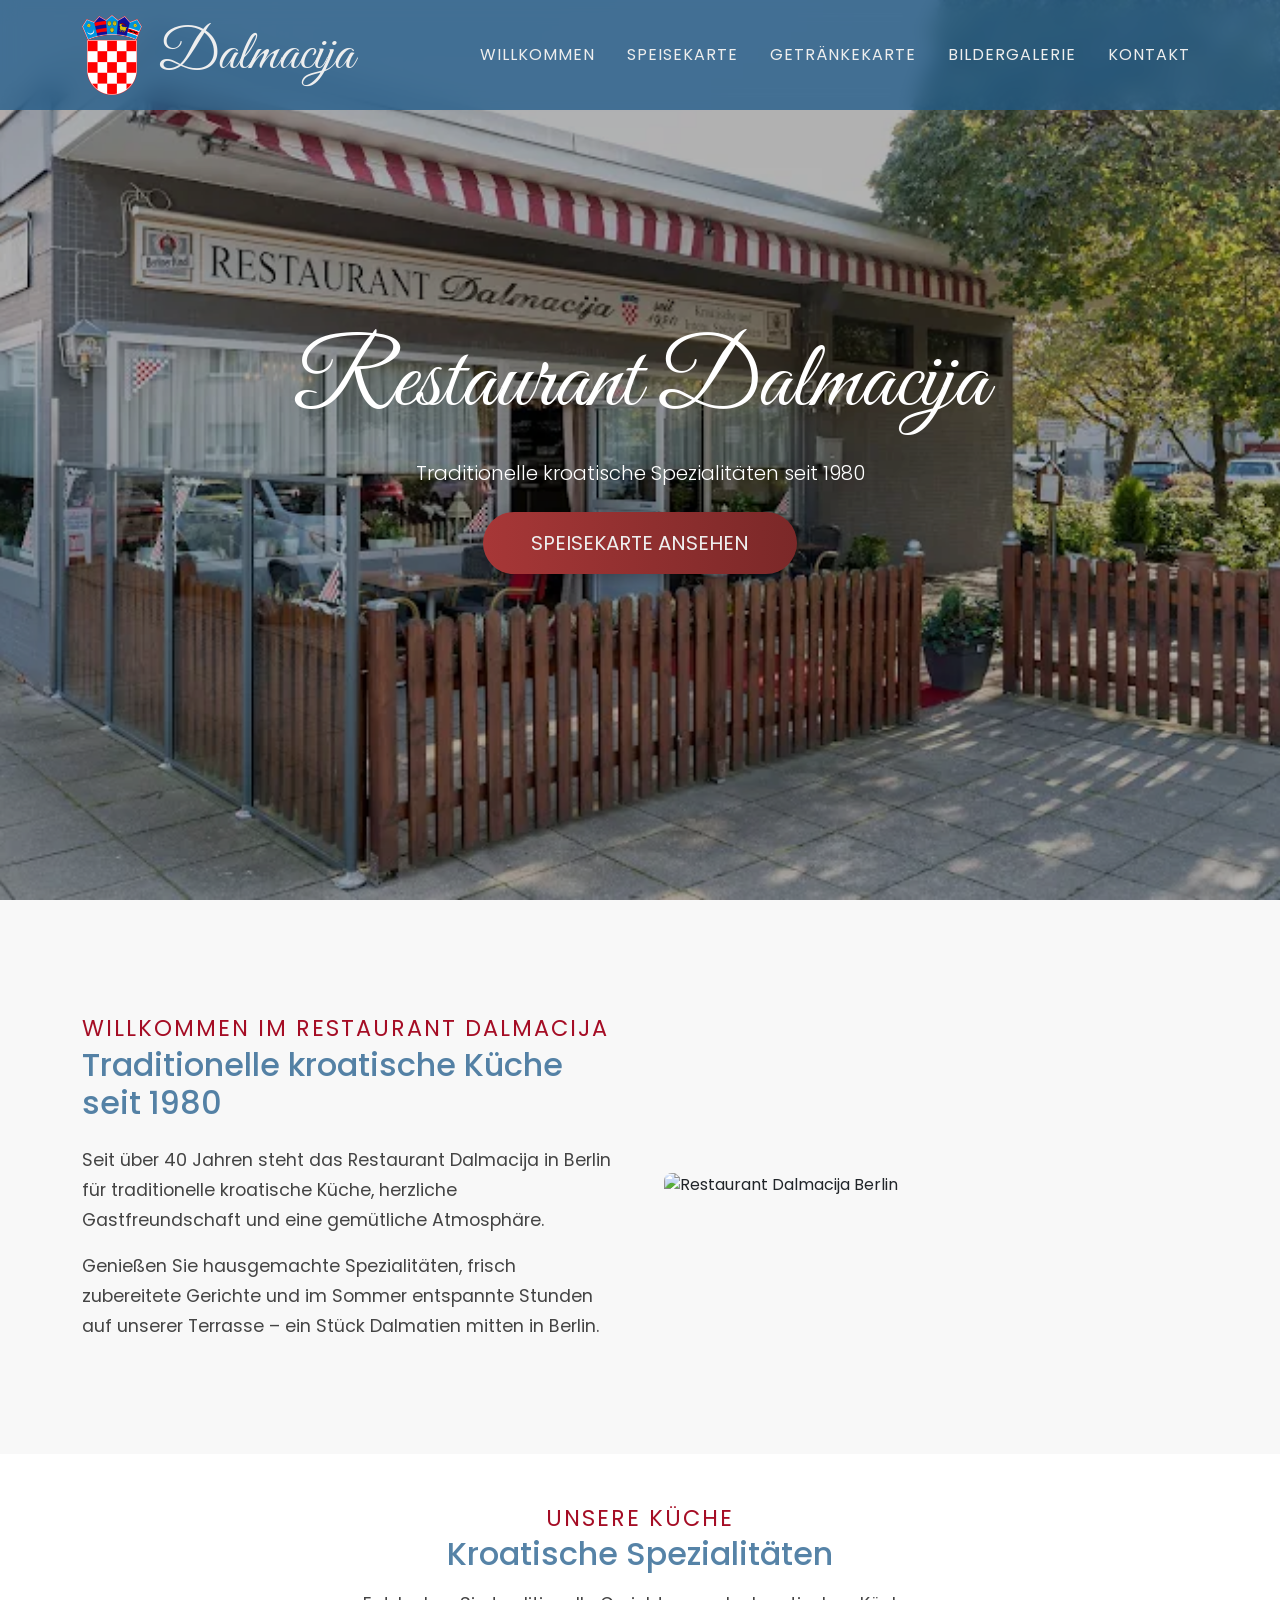
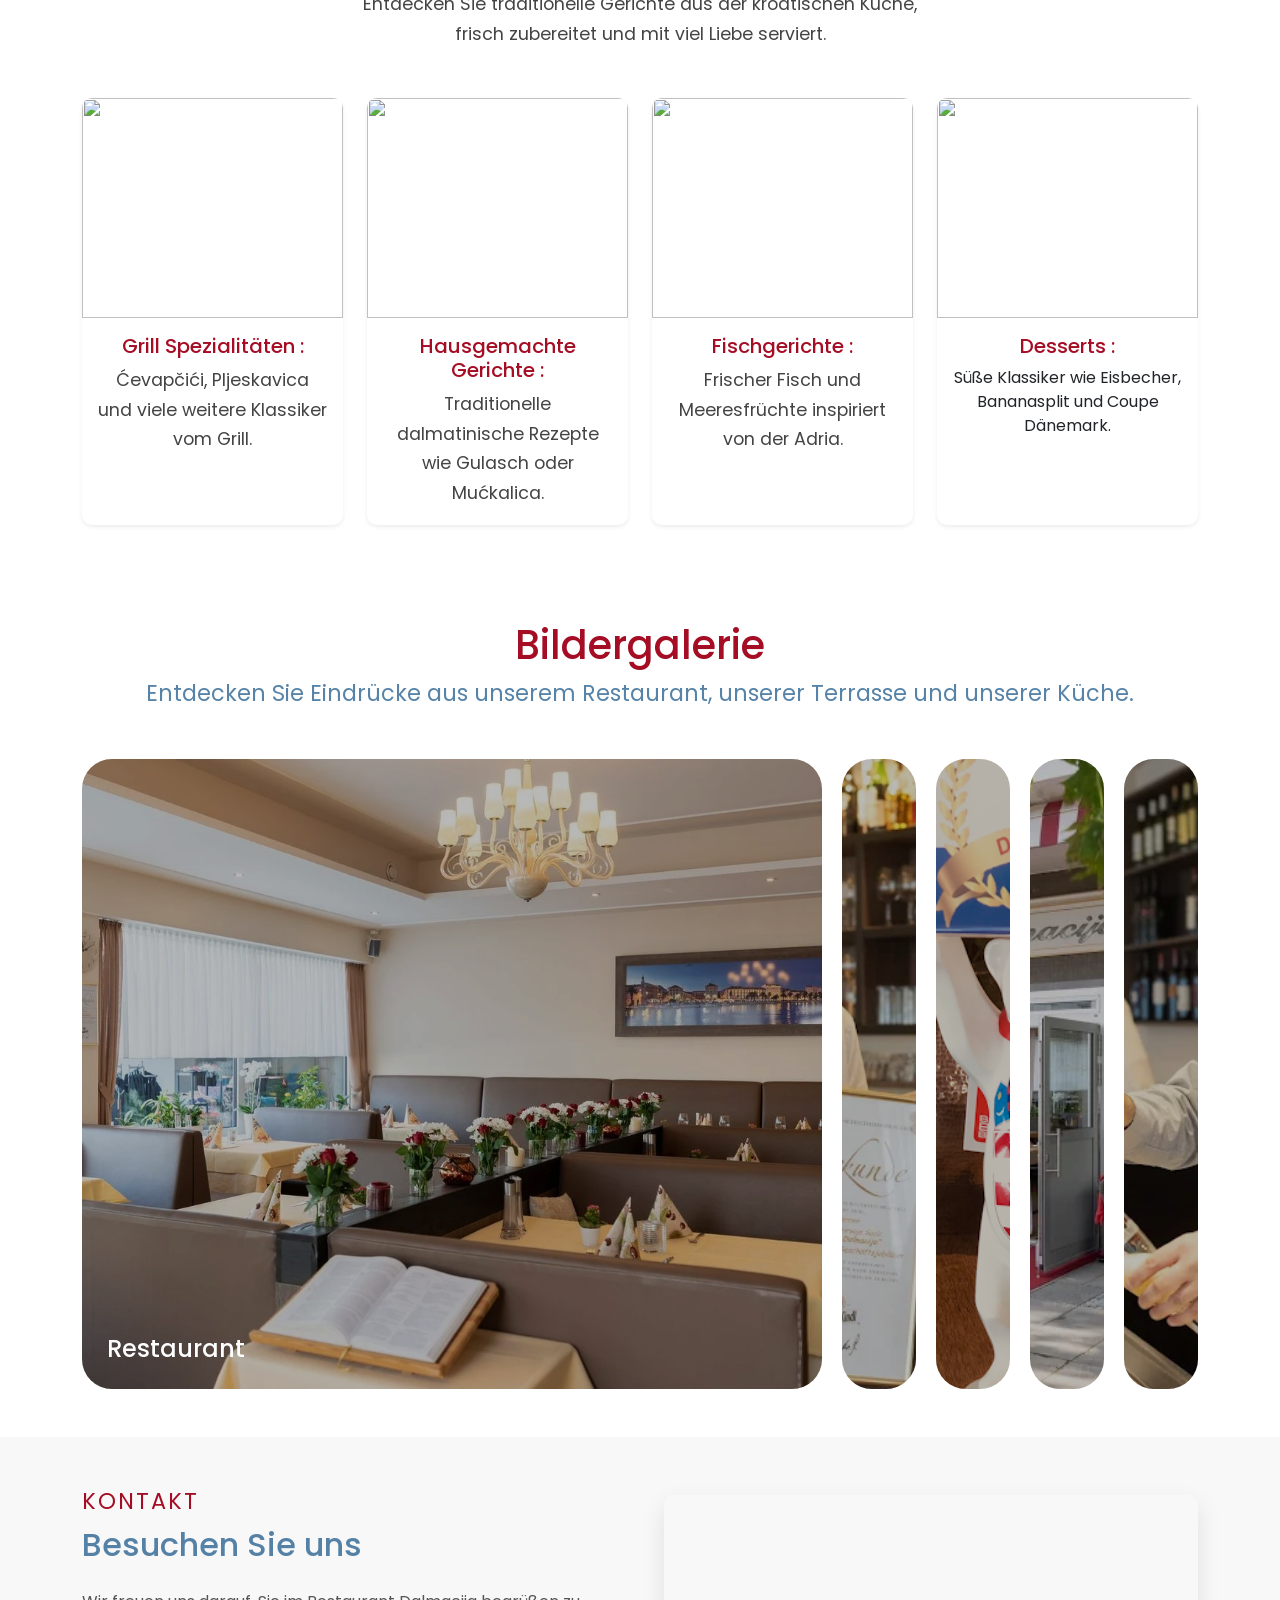
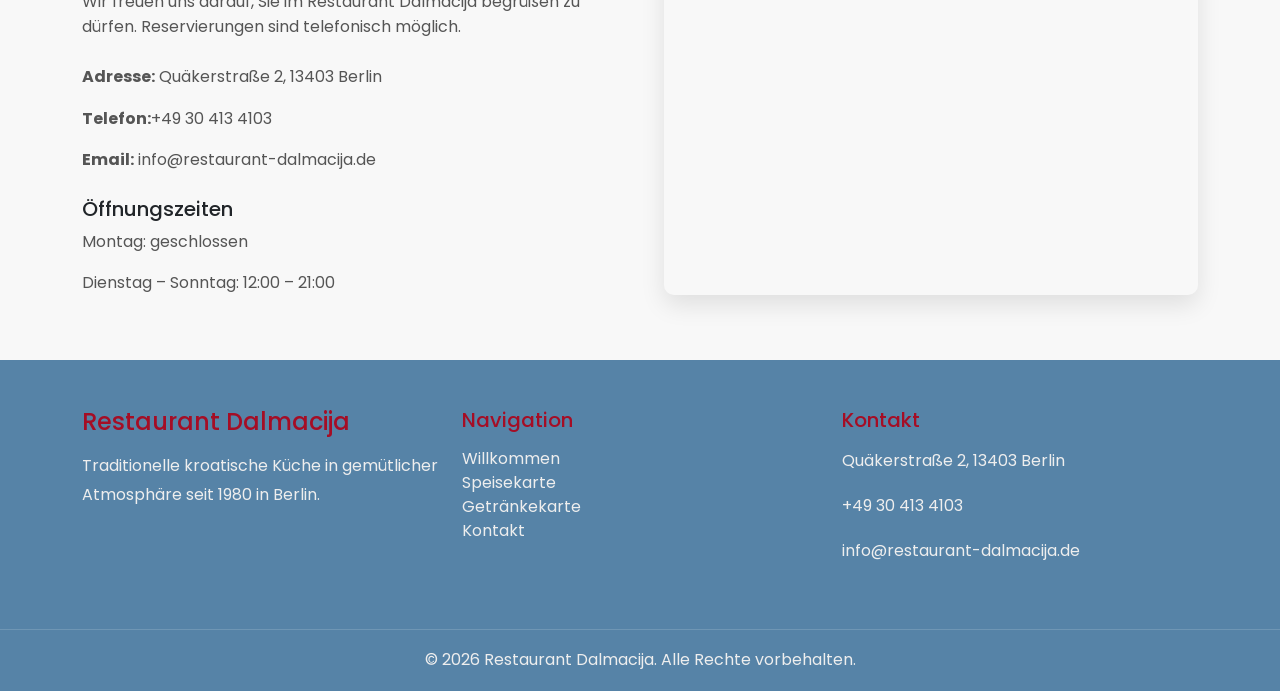
==== index.html @ bd1bcd40 "first commit" ====
<!doctype html>
<html lang="en">
<head>
    <meta charset="UTF-8">
    <meta name="viewport"
          content="width=device-width, user-scalable=no, initial-scale=1.0, maximum-scale=1.0, minimum-scale=1.0">
    <meta http-equiv="X-UA-Compatible" content="ie=edge">
    <link href="https://cdn.jsdelivr.net/npm/bootstrap@5.3.8/dist/css/bootstrap.min.css" rel="stylesheet" integrity="sha384-sRIl4kxILFvY47J16cr9ZwB07vP4J8+LH7qKQnuqkuIAvNWLzeN8tE5YBujZqJLB" crossorigin="anonymous">
    <link rel="stylesheet" href="css/style.css">
    <link
            rel="stylesheet"
            href="https://cdnjs.cloudflare.com/ajax/libs/font-awesome/6.2.1/css/all.min.css"
    />
    <link rel="preconnect" href="https://fonts.googleapis.com" />
    <link rel="preconnect" href="https://fonts.gstatic.com" crossorigin />
    <link
            href="https://fonts.googleapis.com/css2?family=Great+Vibes&family=Josefin+Sans:wght@300;400;700&family=Poppins:wght@300;400;700&display=swap"
            rel="stylesheet" />


    <link
            rel="stylesheet"
            href="https://cdn.jsdelivr.net/npm/swiper@8/swiper-bundle.min.css"
    />
    <title>Restoran Dalmacija</title>
</head>
<body>

<!-- NAVBAR -->
<header>
    <nav class="navbar navbar-expand-lg fixed-top custom-navbar">
        <div class="container">

            <!-- LOGO -->
            <a class="navbar-brand d-flex align-items-center gap-3" href="index.html">
                <img src="images/croatia_logo.png" width="60">
                <span class="logo-text">Dalmacija</span>
            </a>

            <!-- TOGGLER (mobile) -->
            <button class="navbar-toggler" type="button" data-bs-toggle="collapse" data-bs-target="#nav">
                <span class="navbar-toggler-icon"></span>
            </button>

            <!-- LINKS -->
            <div class="collapse navbar-collapse" id="nav">
                <ul class="navbar-nav ms-auto gap-3">
                    <li class="nav-item"><a class="nav-link" href="index.html">Willkommen</a></li>
                    <li class="nav-item"><a class="nav-link" href="menu.html">Speisekarte</a></li>
                    <li class="nav-item"><a class="nav-link" href="drinks.html">Getränkekarte</a></li>
                    <li class="nav-item"><a class="nav-link" href="gallery.html">Bildergalerie</a></li>
                    <li class="nav-item"><a class="nav-link" href="#kontakt">Kontakt</a></li>
                </ul>
            </div>

        </div>
    </nav>
</header>
<!-- END OF NAVBAR -->

<!-- HERO -->
<section class="hero d-flex align-items-center justify-content-center text-center text-white">

    <div class="container position-relative z-2">
        <h1 class="display-3 hero-title">Restaurant Dalmacija</h1>
        <p class="lead mt-3 mb-4">
            Traditionelle kroatische Spezialitäten seit 1980
        </p>
        <a href="menu.html" class="btn btn-lg rounded-pill px-5 py-3 btn-grad">
            Speisekarte ansehen
        </a>
    </div>

</section>
<!-- END OF HERO -->

<!-- ABOUT -->
<section class="about-section py-5">
    <div class="container">
        <div class="row align-items-center  mt-lg-3 mb-1 mb-lg-5 g-5">

            <div class="col-lg-6">
                <span class="section-subtitle">Willkommen im Restaurant Dalmacija</span>
                <h2 class="about-title mb-4">
                    Traditionelle kroatische Küche seit 1980
                </h2>
                <p class="paragraph-text">
                    Seit über 40 Jahren steht das Restaurant Dalmacija in Berlin für
                    traditionelle kroatische Küche, herzliche Gastfreundschaft und eine
                    gemütliche Atmosphäre.
                </p>
                <p class="paragraph-text">
                    Genießen Sie hausgemachte Spezialitäten, frisch zubereitete Gerichte
                    und im Sommer entspannte Stunden auf unserer Terrasse – ein Stück
                    Dalmatien mitten in Berlin.
                </p>
            </div>

            <div class="col-lg-6">
                <img src="assets/img/restoran-dalmacija-inside.webp"
                     class="img-fluid rounded-3"
                     alt="Restaurant Dalmacija Berlin">
            </div>

        </div>
    </div>
</section>
<!-- END OF ABOUT -->

<!-- SPECIALTY -->
<section class="specialties py-5">
    <div class="container">

        <!-- HEADER -->

        <div class="text-center mx-auto mb-5" style="max-width: 600px;">
            <span class="section-subtitle">Unsere Küche</span>
            <h2 class="mb-3 about-title">Kroatische Spezialitäten</h2>
            <p class="paragraph-text">
                Entdecken Sie traditionelle Gerichte aus der kroatischen Küche,
                frisch zubereitet und mit viel Liebe serviert.
            </p>
        </div>

        <!-- CARDS -->

        <div class="row g-4">
            <div class="col-12 col-md-6 col-lg-3">
                <div class="card h-100 border-0 shadow-sm specialty-card">

                    <img src="assets/img/grill.jpg" class="card-img-top" alt="">

                    <div class="card-body text-center">
                        <h5 class="card-title">Grill Spezialitäten :</h5>
                        <p class="card-text paragraph-text">Ćevapčići, Pljeskavica und viele weitere Klassiker vom Grill.</p>
                    </div>
                </div>
            </div>

            <div class="col-12 col-md-6 col-lg-3">
                <div class="card h-100 border-0 shadow-sm specialty-card">

                    <img src="assets/img/gulash.jpg" class="card-img-top" alt="">

                    <div class="card-body text-center">
                        <h5 class="card-title">Hausgemachte Gerichte :</h5>
                        <p class="card-text paragraph-text">Traditionelle dalmatinische Rezepte wie Gulasch oder Mućkalica.</p>
                    </div>
                </div>
            </div>

            <div class="col-12 col-md-6 col-lg-3">
                <div class="card h-100 border-0 shadow-sm specialty-card">

                    <img src="assets/img/fish.jpg" class="card-img-top" alt="">

                    <div class="card-body text-center">
                        <h5 class="card-title">Fischgerichte :</h5>
                        <p class="card-text paragraph-text">Frischer Fisch und Meeresfrüchte inspiriert von der Adria.</p>
                    </div>
                </div>
            </div>

            <div class="col-12 col-md-6 col-lg-3">
                <div class="card h-100 border-0 shadow-sm specialty-card">

                    <img src="assets/img/banana-desert.jpg" class="card-img-top" alt="">

                    <div class="card-body text-center">
                        <h5 class="card-title">Desserts :</h5>
                        <p class="card-text">Süße Klassiker wie Eisbecher, Bananasplit und Coupe Dänemark.</p>
                    </div>
                </div>
            </div>
        </div>
    </div>
</section>
<!-- END OF SPECIALTY -->

<!-- GALLERY MAIN PAGE -->
<main class="gallery-main">
    <section class="gallery-section-page py-5">
        <div class="container">

            <div class="gallery-inner mx-auto">
                <div class="text-center mb-5">
                    <h1 class="gallery-page-title">Bildergalerie</h1>
                    <p class="gallery-page-text mx-auto">
                        Entdecken Sie Eindrücke aus unserem Restaurant, unserer Terrasse
                        und unserer Küche.
                    </p>
                </div>

                <div class="gallery-panels">
                    <div class="gallery-panel active"
                         style="background-image: url('images/restoran-dalmacija-inside.webp');">
                        <h3>Restaurant</h3>
                    </div>

                    <div class="gallery-panel"
                         style="background-image: url('images/restoran-dalmacija-diploma.webp');">
                        <h3>Terrasse</h3>
                    </div>

                    <div class="gallery-panel"
                         style="background-image: url('images/restoran-dalmacija-beer.webp');">
                        <h3>Spezialitäten</h3>
                    </div>

                    <div class="gallery-panel"
                         style="background-image: url('images/restoran-dalmacija-menu-image.webp');">
                        <h3>Atmosphäre</h3>
                    </div>

                    <div class="gallery-panel"
                         style="background-image: url('images/restoran-dalmacija-drinks.webp');">
                        <h3>Kroatische Küche</h3>
                    </div>
                </div>

            </div>
        </div>
    </section>
</main>
<!-- END OF GALLERY MAIN PAGE -->

<!-- CONTACT -->
<section class="contact-section py-5" id="kontakt">
    <div class="container">

        <div class="row align-items-center g-5">

            <!-- LEFT -->
            <div class="col-lg-6">
                <span class="section-subtitle">Kontakt</span>
                <h2 class="contact-title mt-2 mb-4">Besuchen Sie uns</h2>

                <p>
                    Wir freuen uns darauf, Sie im Restaurant Dalmacija begrüßen zu dürfen.
                    Reservierungen sind telefonisch möglich.
                </p>

                <div class="contact-details mt-4">
                    <p><strong>Adresse:</strong> Quäkerstraße 2, 13403 Berlin</p>
                    <p><strong>Telefon:</strong>+49 30 413 4103</p>
                    <p><strong>Email:</strong> info@restaurant-dalmacija.de</p>
                </div>

                <div class="opening-hours mt-4">
                    <h5>Öffnungszeiten</h5>
                    <p>Montag: geschlossen</p>
                    <p>Dienstag – Sonntag: 12:00 – 21:00</p>
                </div>
            </div>

            <!-- RIGHT -->
            <div class="col-lg-6">
                <iframe
                        src="https://www.google.com/maps/embed?pb=!1m18!1m12!1m3!1d2670.650276639989!2d13.31001928514486!3d52.57267399551621!2m3!1f0!2f0!3f0!3m2!1i1024!2i768!4f13.1!3m3!1m2!1s0x47a853f5944243bb%3A0xb0c7d014ddbb1e0!2sRestaurant%20Dalmacija!5e0!3m2!1sen!2sde!4v1772835727423!5m2!1sen!2sde"
                        width="100%"
                        height="400"
                        style="border:0; border-radius:10px;"
                        allowfullscreen=""
                        loading="lazy">
                </iframe>
            </div>

        </div>

    </div>
</section>
<!-- END OF CONTACT -->

<!-- FOOTER -->
<footer class="footer text-white pt-5">
    <div class="container">

        <div class="row g-4 pb-5">

            <!-- BRAND -->
            <div class="col-md-4">
                <h4>Restaurant Dalmacija</h4>
                <p>
                    Traditionelle kroatische Küche in gemütlicher Atmosphäre
                    seit 1980 in Berlin.
                </p>
            </div>

            <!-- NAVIGATION -->
            <div class="col-md-4">
                <h5>Navigation</h5>
                <ul class="list-unstyled">
                    <li><a href="index.html" class="footer-link">Willkommen</a></li>
                    <li><a href="menu.html" class="footer-link">Speisekarte</a></li>
                    <li><a href="drinks.html" class="footer-link">Getränkekarte</a></li>
                    <li><a href="#kontakt" class="footer-link">Kontakt</a></li>
                </ul>
            </div>

            <!-- CONTACT -->
            <div class="col-md-4">
                <h5>Kontakt</h5>
                <p>Quäkerstraße 2, 13403 Berlin</p>
                <p><a href="tel:+49304134103" class="footer-link">+49 30 413 4103</a></p>
                <p><a href="mailto:info@restaurant-dalmacija.de" class="footer-link">
                    info@restaurant-dalmacija.de
                </a></p>
            </div>

        </div>

    </div>

    <!-- BOTTOM -->
    <div class="footer-bottom text-center py-3">
        <p class="mb-0">© 2026 Restaurant Dalmacija. Alle Rechte vorbehalten.</p>
    </div>
</footer>
<!-- END OF FOOTER -->



<script src="https://cdn.jsdelivr.net/npm/bootstrap@5.3.8/dist/js/bootstrap.bundle.min.js" integrity="sha384-FKyoEForCGlyvwx9Hj09JcYn3nv7wiPVlz7YYwJrWVcXK/BmnVDxM+D2scQbITxI" crossorigin="anonymous"></script>
<script src="js/script.js"></script>
</body>
</html>
---- css/style.css ----
* {
    margin: 0;
    padding: 0;
    box-sizing: border-box;
    font-family: "Poppins", sans-serif;
}

body {
    background: #fff;
}

/* ===================== COLORS ===================== */

:root {
    --main-color: rgba(30, 90, 138, 0.75);
    --accent-color: #a50d25;
    --text-color: #eee;
    --bg-dark: #000;
    --overlay-dark: rgba(0,0,0,0.3);
    --gray-background: #f8f8f8;
    --gray-trext: #444;
}
/* ===================== NAVBAR ===================== */

.custom-navbar {
    background: var(--main-color);
    backdrop-filter: blur(10px);
}

.navbar-brand img {
    display: block;
}

.logo-text {
    font-family: "Great Vibes", cursive;
    font-size: 3.5rem;
    color: var(--text-color);
}

.nav-link {
    color: var(--text-color);
    text-transform: uppercase;
    letter-spacing: 1px;
    transition: color 0.5s ease;
}

.nav-link:hover {
    color: var(--accent-color);
    text-shadow: 0 0 5px rgba(196,155,99,0.5);
}

/*
.nav-link {
    color: #eee;
    text-transform: uppercase;
    letter-spacing: 1px;
    background-image: linear-gradient(to right, #a73737, #7a2828);
    background-size: 0% 2px;
    background-repeat: no-repeat;
    background-position: 0 100%;
    transition: 0.3s;
}

.nav-link:hover {
    color: #fff;
    background-size: 100% 2px;
}
*/
/* ===================== END OF NAVBAR ===================== */

/* ===================== HERO ===================== */

.hero {
    min-height: 100vh;
    background: url('../images/hero_background_img.webp') center/cover no-repeat;
    position: relative;
}

.hero-title {
    font-family: "Great Vibes", cursive;
    font-size: 6rem;
}

.hero::before {
    content: "";
    position: absolute;
    inset: 0;
    background: var(--overlay-dark);
}

.btn-grad {
    background-image: linear-gradient(to right, #a73737 0%, #7a2828 51%, #a73737 100%);
    background-size: 200% auto;
    color: var(--text-color);

    padding: 15px 45px;
    text-align: center;
    text-transform: uppercase;

    border: none;
    border-radius: 9px; /* lep pill oblik */
    outline: none;

    display: inline-block;
    transition: 0.5s;

    box-shadow: 0 4px 15px rgba(0,0,0,0.3);
}

.btn-grad:hover {
    background-position: right center;
    transform: translateY(-2px);
    color: var(--text-color);
}
/* ===================== END OF HERO ===================== */

/* ===================== ABOUT ===================== */
.about-section {
    background: var(--gray-background);
}

.about-title {
    color: var(--main-color);;
}

.paragraph-text {
    line-height: 1.7;
    color: var(--gray-trext);
    font-size: 1.1rem;
}

.section-subtitle {
    display: block;
    font-size: 1.4rem;
    letter-spacing: 2px;
    text-transform: uppercase;
    color: var(--accent-color);
}
/* ===================== END OF ABOUT ===================== */

/* ===================== SPECIALTY ===================== */

.specialty-card {
    border-radius: 10px;
    overflow: hidden;
    transition: 0.5s;
}

.specialty-card img {
    height: 220px;
    object-fit: cover;
}

.specialty-card:hover {
    transform: translateY(-6px);
}

.card-title {
    color: var(--accent-color);
}
/* ===================== END OF SPECIALITY ===================== */

/* ===================== GALLERY MAIN PAGE ===================== */

.gallery-page-title {
    text-align: center;
    color: var(--accent-color);
}

.gallery-page-text {
    text-align: center;
    margin: 0 auto 40px;
    color: var(--main-color);
    font-size: 1.4rem;
}

.gallery-panels {
    display: flex;
    gap: 20px;
    min-height: 70vh;
}

.gallery-panel {
    background-size: cover;
    background-position: center;
    background-repeat: no-repeat;
    border-radius: 30px;
    color: #fff;
    cursor: pointer;
    flex: 0.5;
    position: relative;
    transition: flex 0.7s ease-in;
    overflow: hidden;
    min-height: 600px;
}

.gallery-panel::before {
    content: "";
    position: absolute;
    inset: 0;
    background: rgba(0, 0, 0, 0.28);
}

.gallery-panel h3 {
    font-size: 1.5rem;
    position: absolute;
    bottom: 25px;
    left: 25px;
    margin: 0;
    opacity: 0;
    z-index: 2;
}

.gallery-panel.active {
    flex: 5;
}

.gallery-panel.active h3 {
    opacity: 1;
}

/* ===================== END OF GALLERY MAIN PAGE ===================== */

/* ===================== CONTACT ===================== */
.section-subtitle {
    color: var(--accent-color);
}

.contact-title {
    color: var(--main-color);
}

.contact-section {
    background-color: var(--gray-background);
}

.contact-section p {
    color: #555;
    line-height: 1.6;
}

iframe {
    box-shadow: 0 10px 25px rgba(0,0,0,0.1);
}
/* ===================== END OF CONTACT ===================== */

/* ===================== FOOTER ===================== */
.footer {
    background: var(--main-color);
}

.menu-footer {
    background: #1e5a8a; !important;
}

.footer p {
    color: var(--text-color);
    line-height: 1.8;
}

.footer-link {
    color: var(--text-color);
    text-decoration: none;
    transition: 0.3s;
}

.footer-link:hover {
    color: var(--accent-color);
}

.footer-bottom {
    border-top: 1px solid rgba(255,255,255,0.15);
}

.footer h4, .footer h5 {
    color: var(--accent-color);
    margin-bottom: 15px;
}
/* ===================== END OF FOOTER ===================== */

/* ===================== GALLERY ===================== */
.gallery-page img {
    height: 70vh;
    object-fit: cover;
}

.carousel-control-prev-icon,
.carousel-control-next-icon {
    filter: invert(1);
}
/* ===================== END OF GALLERY ===================== */

/* ===================== MENU ===================== */

.menu-page {
    background-image: url("../images/restoran-dalmacija-menu-image.webp");
    background-size: cover;
    background-position: center;
    background-attachment: fixed;
}

.menu-section {
    background: rgba(0, 0, 0, 0.45);
    color: #fff;
    min-height: 100vh;
}

.menu-inner {
    max-width: 850px;
}

.menu-page-title {
    font-size: 2.8rem;
}

.menu-category-title {
    text-align: center;
    font-size: 1.4rem;
    letter-spacing: 1px;
    margin: 50px 0;
}

.menu-item {
    padding: 16px 0;
}

.menu-item-row {
    display: flex;
    align-items: baseline;
    gap: 12px;
}

.menu-item-left {
    display: flex;
    align-items: baseline;
    gap: 8px;
    white-space: nowrap;
}

.menu-item h4 {
    margin: 0;
    font-size: 1rem;
    font-weight: 600;
    color: #fff;
}

.menu-number,
.menu-allergens,
.menu-price,
.menu-description {
    color: rgba(255, 255, 255, 0.65);
}

.menu-number {
    min-width: 28px;
    font-size: 0.95rem;
}

.menu-allergens {
    font-size: 0.9rem;
    font-weight: 400;
}

.menu-dots {
    flex-grow: 1;
    border-bottom: 2px dotted #aaa;
}

.menu-price {
    white-space: nowrap;
    min-width: 80px;
    text-align: right;
    font-size: 0.95rem;
}

.menu-description {
    margin-left: 38px;
    margin-top: 6px;
    font-size: 0.95rem;
}

.menu-notes {
    text-align: center;
    margin-top: 40px;
}

.menu-notes p:first-child {
    margin-bottom: 20px;
}

.menu-notes p:not(:first-child) {
    max-width: 400px;
    margin: 0 auto;
}

/* DRINKS */

.drinks-page {
    background-image: url('../images/restoran-dalmacija-drinks.webp');
    background-size: cover;
    background-position: center;
    background-attachment: fixed;
}

.drinks-section {
    background: rgba(0, 0, 0, 0.45);;
    color: #ffffff;
    min-height: 100vh;
}

.drinks-inner {
    max-width: 850px;
}

.drinks-item {
    padding: 16px 0;
}

.drinks-item-row {
    display: flex;
    align-items: baseline;
    gap: 12px;
}

.drinks-item-left {
    display: flex;
    align-items: baseline;
    gap: 8px;
    white-space: nowrap;
}

.drinks-number,
.drinks-price,
.drinks-description {
    color: #ffffff;
}

.drinks-number {
    min-width: 28px;
    font-size: 0.95rem;
}

.drinks-item h4 {
    margin: 0;
    font-size: 1rem;
    font-weight: 600;
    color: #ffffff;
}

.drinks-dots {
    flex-grow: 1;
    border-bottom: 2px dotted #ffffff;
}

.drinks-price {
    white-space: nowrap;
    min-width: 100px;
    text-align: right;
    font-size: 0.95rem;
}

.drinks-description {
    margin-left: 38px;
    margin-top: 6px;
    font-size: 0.95rem;
}

.drinks-footer-center {
    text-align: center;
    margin-top: 2rem;
}

.drinks-footer-left {
    text-align: center;
    margin: 2px 0;
}





@media (max-width: 900px) {
    .gallery-panels {
        flex-direction: column;
        min-height: auto;
    }

    .gallery-panel {
        flex: 0 0 80px !important;
        min-height: unset;
        overflow: hidden;
        transition: flex-basis 0.4s ease;
    }
    .gallery-panel.active {
        flex: 0 0 250px !important;
    }
    .gallery-panel h3 {
        opacity: 1;
    }
}

@media (max-width: 576px) {
    .menu-item-row {
        align-items: flex-start;
        gap: 8px;
    }

    .menu-item-left {
        white-space: normal;
    }

    .menu-dots {
        display: none;
    }

    .menu-price {
        min-width: auto;
        font-weight: 600;
    }

    .menu-description {
        margin-left: 0;
    }

    .menu-page-title {
        font-size: 2rem;
    }
}

@media (max-width: 576px) {

    /* MENU + DRINKS zajedničko */
    .menu-item-row,
    .drinks-item-row {
        align-items: flex-start;
        gap: 8px;
    }

    .menu-item-left,
    .drinks-item-left {
        white-space: normal;
    }

    .menu-dots,
    .drinks-dots {
        display: none;
    }

    .menu-price,
    .drinks-price {
        min-width: auto;
        font-weight: 600;
    }

    .menu-description,
    .drinks-description {
        margin-left: 0;
    }

    .menu-page-title {
        font-size: 2rem;
    }
}
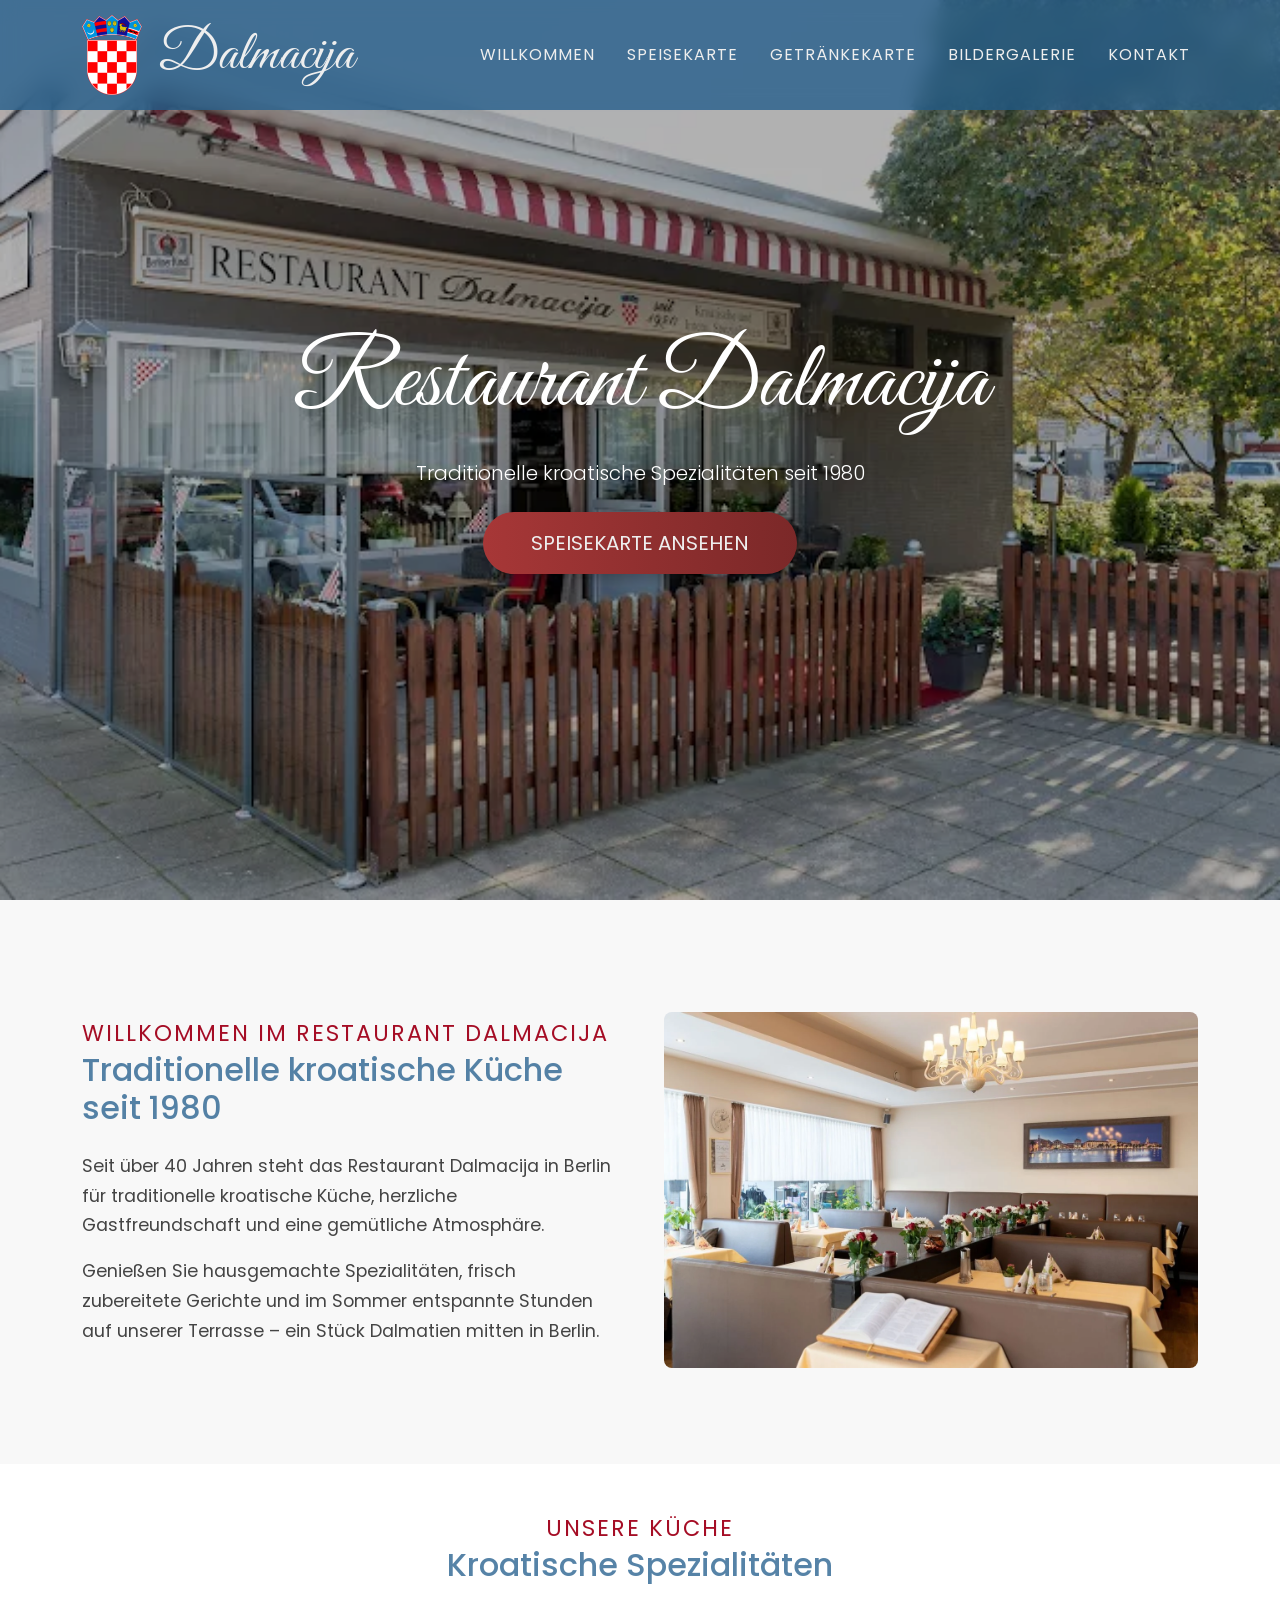
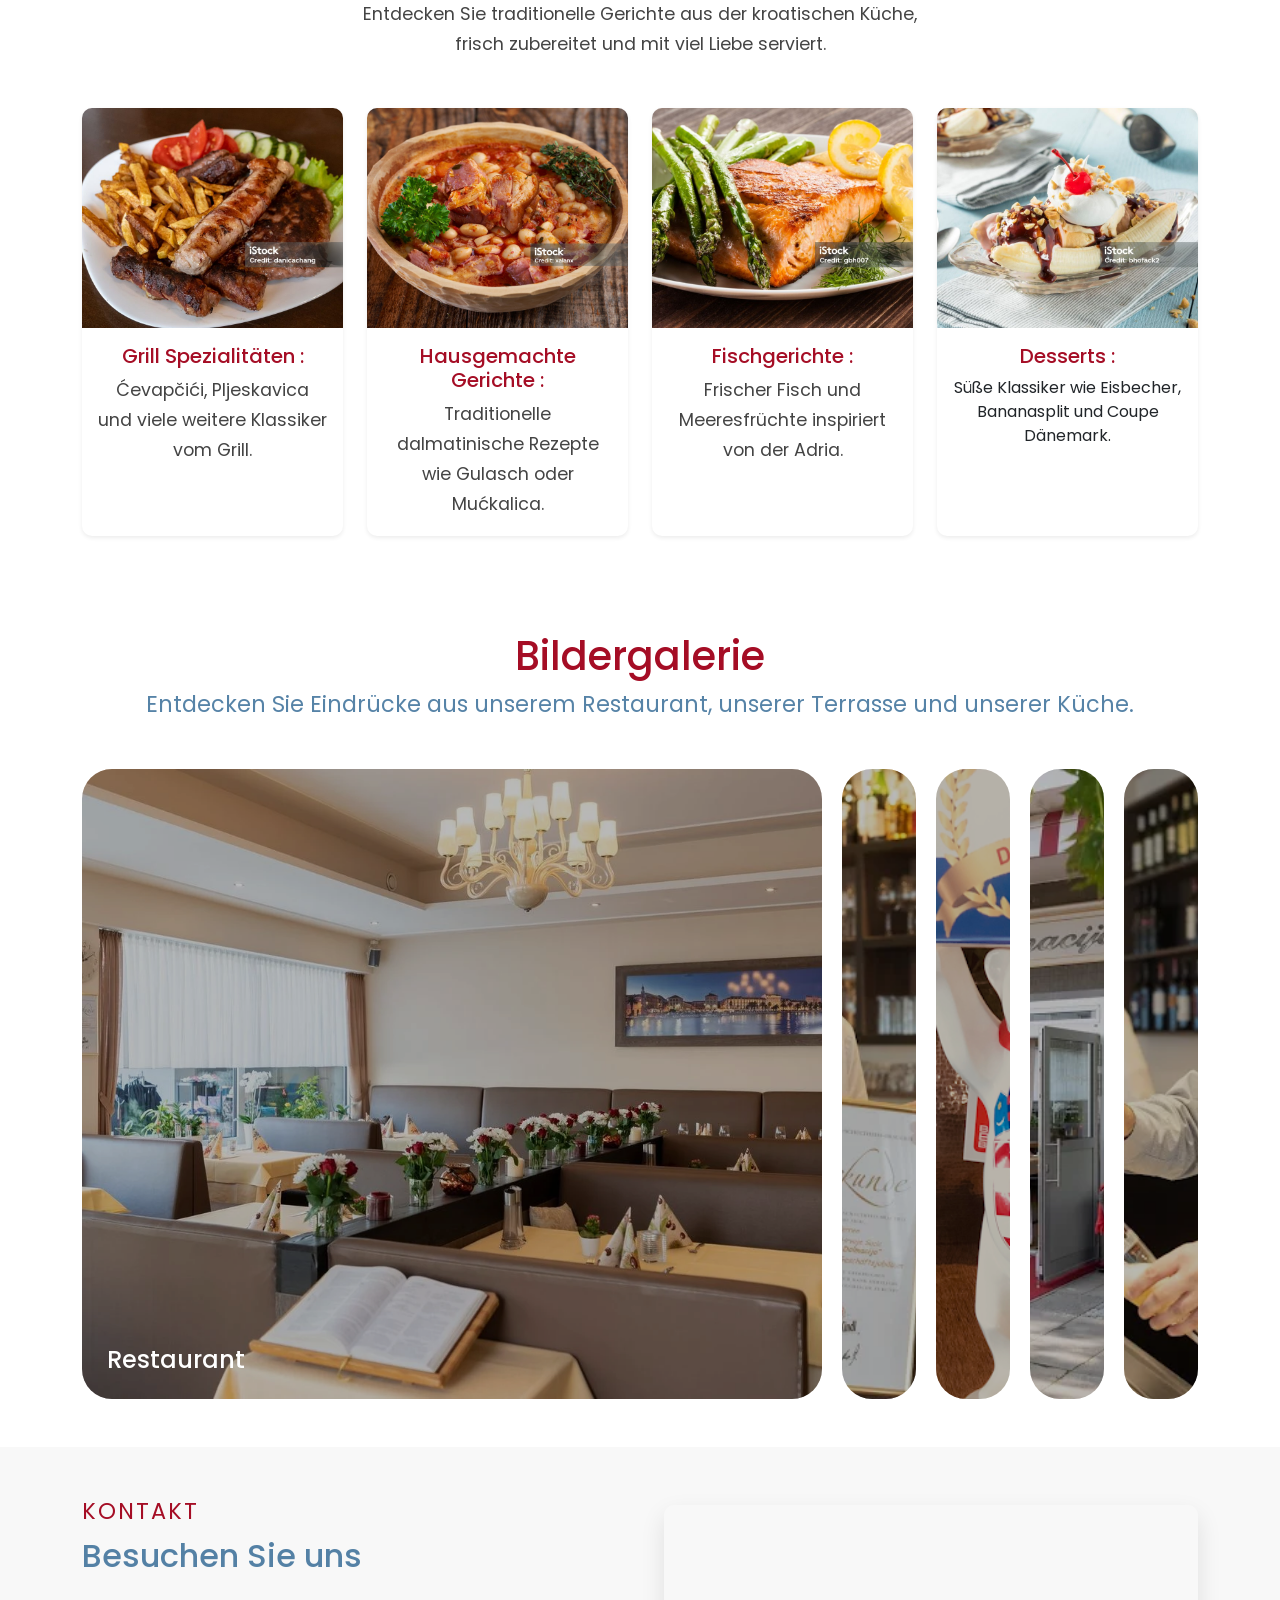
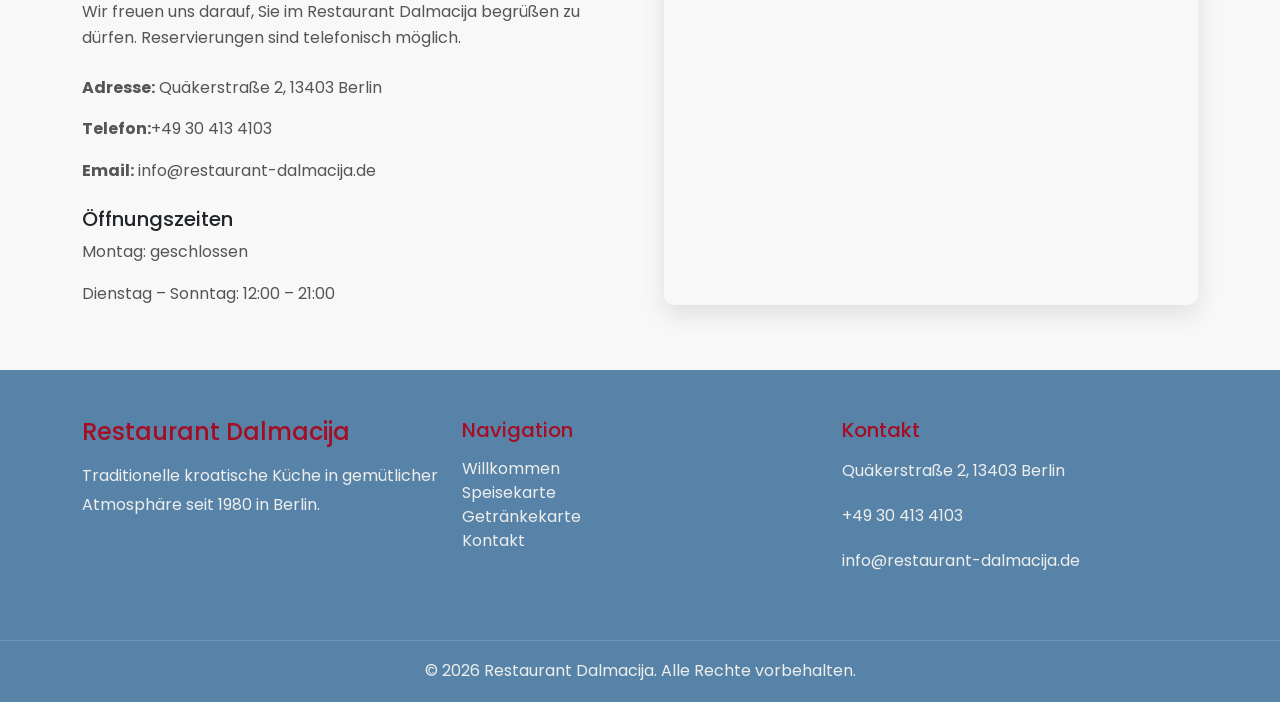
==== commit 21a6f4a5: "fix images" ====
--- a/index.html
+++ b/index.html
@@ -97,7 +97,7 @@
             </div>
 
             <div class="col-lg-6">
-                <img src="assets/img/restoran-dalmacija-inside.webp"
+                <img src="images/restoran-dalmacija-inside.webp"
                      class="img-fluid rounded-3"
                      alt="Restaurant Dalmacija Berlin">
             </div>
@@ -128,7 +128,7 @@
             <div class="col-12 col-md-6 col-lg-3">
                 <div class="card h-100 border-0 shadow-sm specialty-card">
 
-                    <img src="assets/img/grill.jpg" class="card-img-top" alt="">
+                    <img src="images/grill.jpg" class="card-img-top" alt="">
 
                     <div class="card-body text-center">
                         <h5 class="card-title">Grill Spezialitäten :</h5>
@@ -140,7 +140,7 @@
             <div class="col-12 col-md-6 col-lg-3">
                 <div class="card h-100 border-0 shadow-sm specialty-card">
 
-                    <img src="assets/img/gulash.jpg" class="card-img-top" alt="">
+                    <img src="images/gulash.jpg" class="card-img-top" alt="">
 
                     <div class="card-body text-center">
                         <h5 class="card-title">Hausgemachte Gerichte :</h5>
@@ -152,7 +152,7 @@
             <div class="col-12 col-md-6 col-lg-3">
                 <div class="card h-100 border-0 shadow-sm specialty-card">
 
-                    <img src="assets/img/fish.jpg" class="card-img-top" alt="">
+                    <img src="images/fish.jpg" class="card-img-top" alt="">
 
                     <div class="card-body text-center">
                         <h5 class="card-title">Fischgerichte :</h5>
@@ -164,7 +164,7 @@
             <div class="col-12 col-md-6 col-lg-3">
                 <div class="card h-100 border-0 shadow-sm specialty-card">
 
-                    <img src="assets/img/banana-desert.jpg" class="card-img-top" alt="">
+                    <img src="images/banana-desert.jpg" class="card-img-top" alt="">
 
                     <div class="card-body text-center">
                         <h5 class="card-title">Desserts :</h5>
